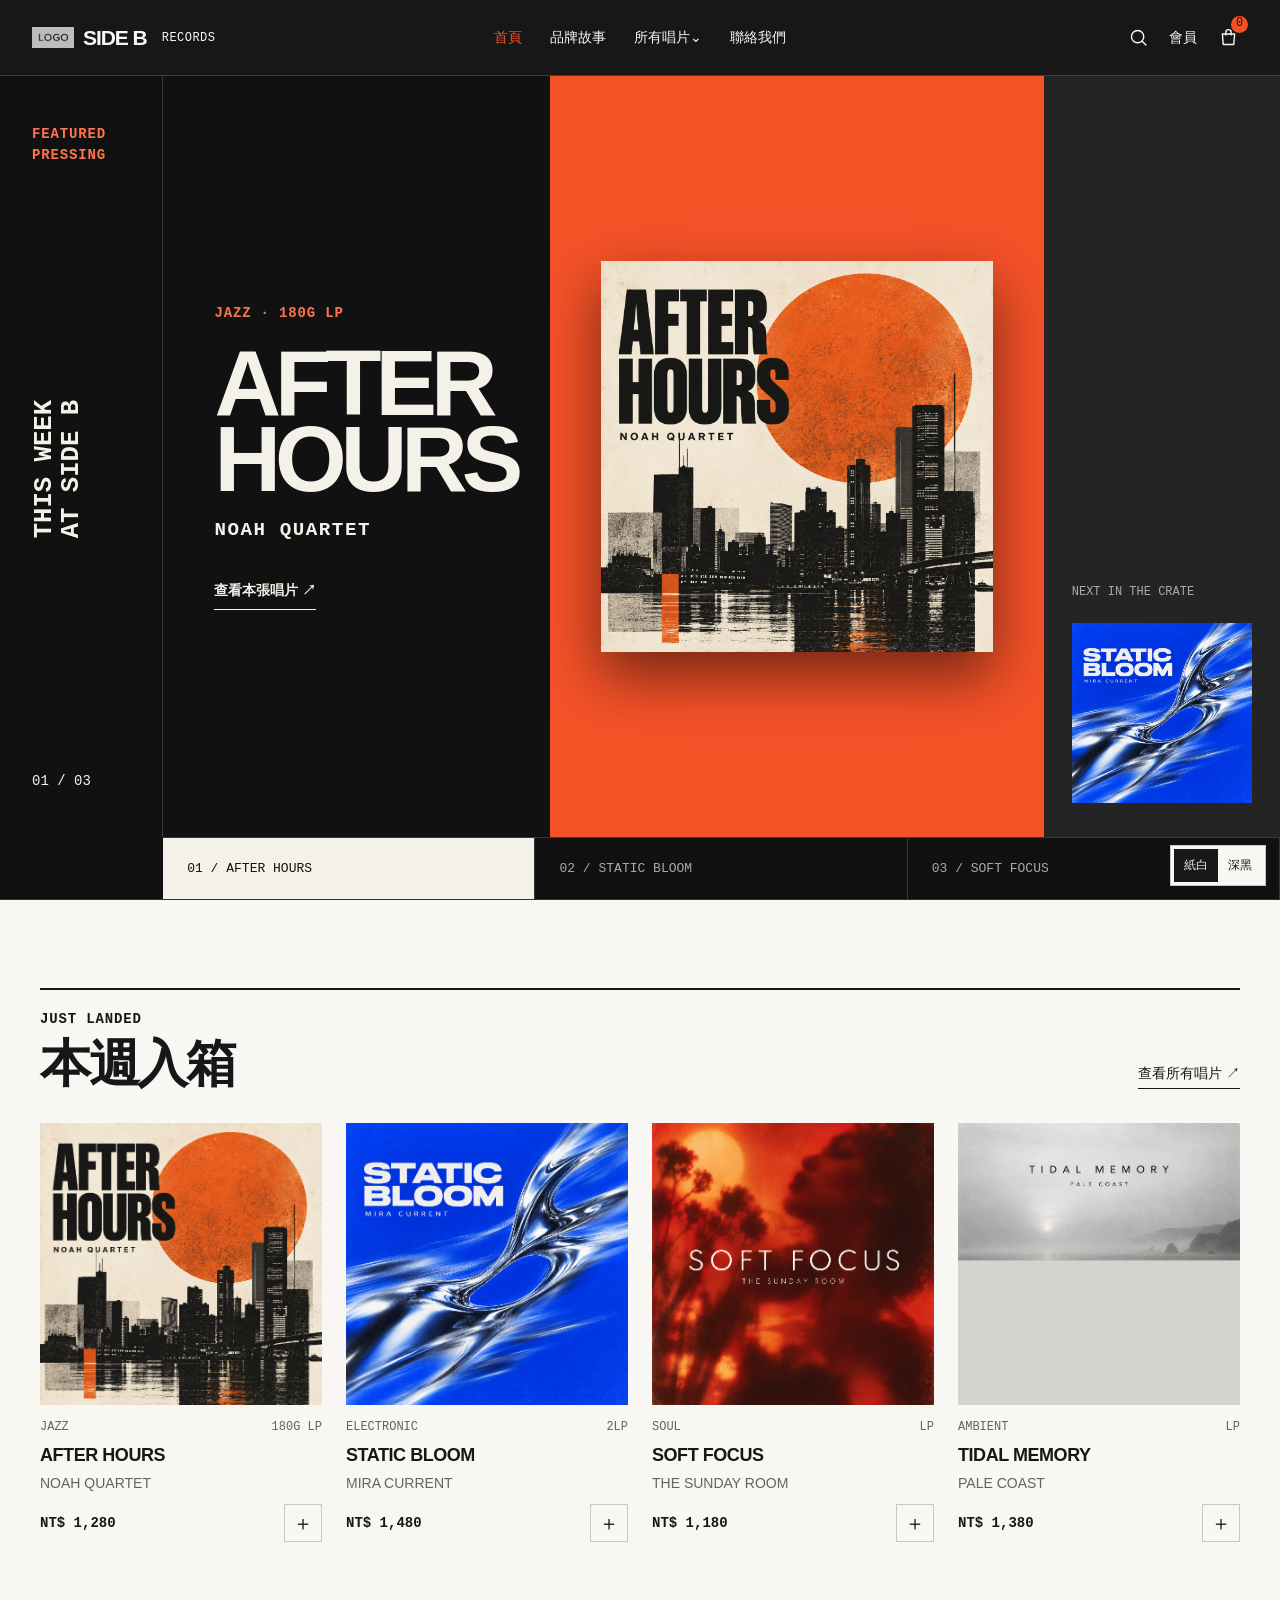
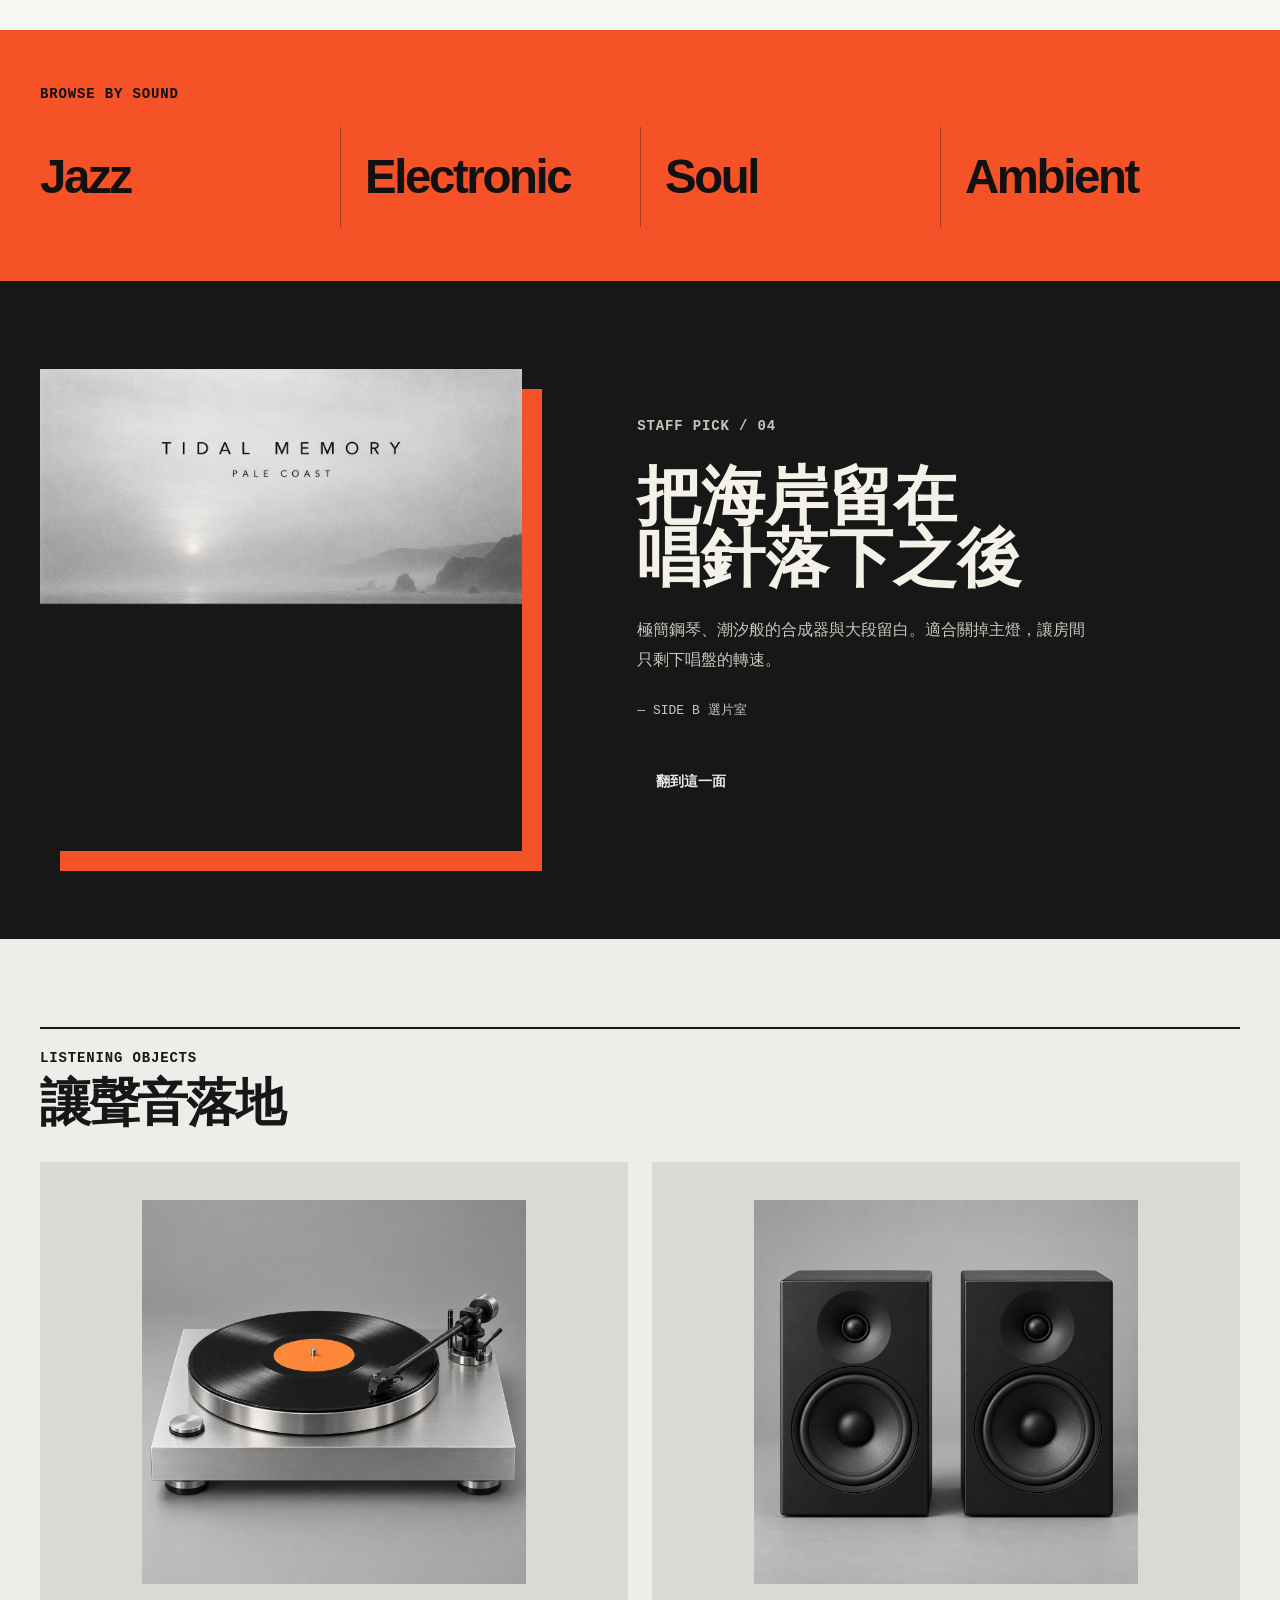
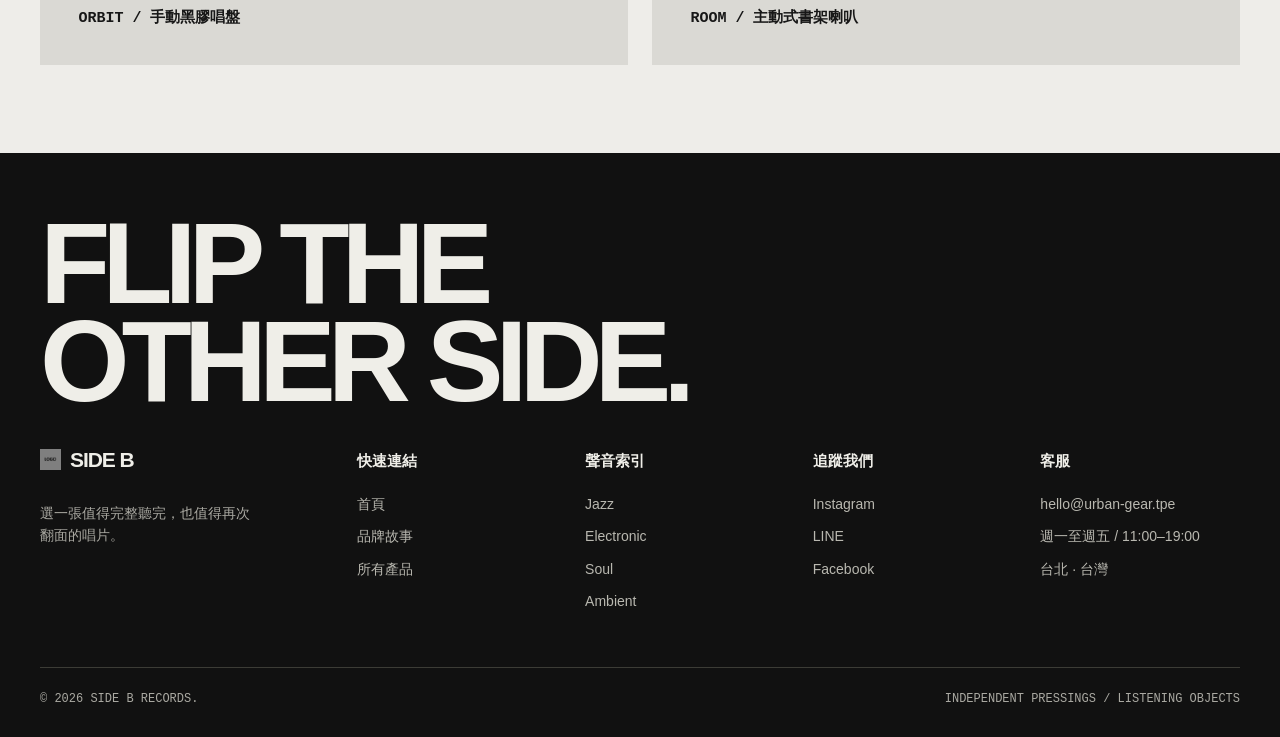
==== index/index.html @ f5e7735c "first commit" ====
<!doctype html>
<html lang="zh-Hant"><head><meta charset="utf-8"><meta name="viewport" content="width=device-width,initial-scale=1"><meta name="description" content="SIDE B RECORDS，獨立黑膠唱片與聆聽器材選品。"><title>SIDE B RECORDS — Play the other side</title><link rel="stylesheet" href="../css/base.css"><link rel="stylesheet" href="../css/index.css"><script defer src="../assets/js/theme-switcher.js"></script><script defer src="../assets/js/core.js"></script></head>
<body data-page="home"><header id="siteHeader"></header><main>
  <section class="record-hero" aria-label="本期選片"><div class="hero-rail"><p class="eyebrow">FEATURED PRESSING</p><p class="hero-side">THIS WEEK<br>AT SIDE B</p><span id="heroCount">01 / 03</span></div><div class="hero-copy"><p class="eyebrow" id="heroGenre">MODERN JAZZ · LP</p><h1 id="heroTitle">AFTER<br>HOURS</h1><p id="heroArtist">NOAH QUARTET</p><a class="text-link" id="heroLink" href="../product-detail/product-detail.html?id=after-hours">查看本張唱片 ↗</a></div><button class="hero-cover" id="heroMain" aria-label="下一張精選唱片"><img id="heroImage" src="../assets/images/after-hours.png" alt="After Hours 專輯封面"></button><div class="hero-next"><p>NEXT IN THE CRATE</p><img id="heroNextImage" src="../assets/images/static-bloom.png" alt="下一張專輯封面"></div><div class="hero-tabs" id="heroTabs" aria-label="切換精選唱片"></div></section>
  <section class="section arrivals"><div class="shell"><div class="section-head"><div><p class="eyebrow">JUST LANDED</p><h2>本週入箱</h2></div><a href="../product/product.html">查看所有唱片 ↗</a></div><div class="product-grid" id="newGrid"></div></div></section>
  <section class="genre-strip"><div class="shell"><p class="eyebrow">BROWSE BY SOUND</p><div class="genre-links"><a href="../product/product.html?genre=Jazz">Jazz</a><a href="../product/product.html?genre=Electronic">Electronic</a><a href="../product/product.html?genre=Soul">Soul</a><a href="../product/product.html?genre=Ambient">Ambient</a></div></div></section>
  <section class="staff-pick section"><div class="shell staff-layout"><div class="staff-image"><img src="../assets/images/tidal-memory.png" alt="Tidal Memory 專輯封面"></div><div class="staff-note"><p class="eyebrow">STAFF PICK / 04</p><h2>把海岸留在<br>唱針落下之後</h2><p>極簡鋼琴、潮汐般的合成器與大段留白。適合關掉主燈，讓房間只剩下唱盤的轉速。</p><p class="staff-sign">— SIDE B 選片室</p><a class="button primary" href="../product-detail/product-detail.html?id=tidal-memory">翻到這一面</a></div></div></section>
  <section class="gear section"><div class="shell"><div class="section-head"><div><p class="eyebrow">LISTENING OBJECTS</p><h2>讓聲音落地</h2></div></div><div class="gear-grid"><a class="gear-card" href="../product-detail/product-detail.html?id=orbit-turntable"><img src="../assets/images/turntable.png" alt="Orbit 唱盤"><span>ORBIT / 手動黑膠唱盤</span></a><a class="gear-card" href="../product-detail/product-detail.html?id=room-speakers"><img src="../assets/images/speakers.png" alt="Room 書架喇叭"><span>ROOM / 主動式書架喇叭</span></a></div></div></section>
</main><footer id="siteFooter"></footer><div id="uiMount"></div></body></html>
---- css/base.css ----
:root{--paper:#eeede9;--surface:#f8f7f3;--ink:#171717;--muted:#64635f;--line:#c8c7c1;--accent:#f55228;--on-accent:#151515;--head:76px;--max:1280px;--mono:Consolas,'Liberation Mono',monospace;--ease:cubic-bezier(.22,.7,.2,1)}
*{box-sizing:border-box}html{scroll-behavior:smooth;scroll-padding-top:90px}body{margin:0;background:var(--paper);color:var(--ink);font:16px/1.6 Arial,'PingFang TC','Microsoft JhengHei',sans-serif}body.no-scroll{overflow:hidden}body[data-theme=night]{--paper:#181818;--surface:#222;--ink:#f0efe9;--muted:#afaea8;--line:#41413d}a{color:inherit;text-decoration:none}button,input{font:inherit;color:inherit}button{cursor:pointer;border:0;background:none}button:disabled{cursor:default;opacity:.35}img{display:block;max-width:100%;height:auto}h1,h2,h3,p,figure,dl,dd{margin:0}ul{margin:0;padding:0;list-style:none}[hidden]{display:none!important}:focus-visible{outline:2px solid var(--accent);outline-offset:4px}.shell{width:min(var(--max),calc(100% - 80px));margin-inline:auto}.section{padding-block:88px}.eyebrow{font:700 14px/1.5 var(--mono);letter-spacing:.06em;text-transform:uppercase}.muted{color:var(--muted)}.section-heading{display:flex;align-items:end;justify-content:space-between;gap:24px;margin-bottom:32px;border-top:2px solid var(--ink);padding-top:20px}.section-heading h2{font-size:clamp(28px,3.5vw,48px);line-height:1.12;letter-spacing:-.045em}.section-heading .eyebrow{margin-bottom:8px;color:var(--muted)}.text-link{border-bottom:1px solid;padding-bottom:3px;font-size:14px;white-space:nowrap}.button{display:inline-flex;align-items:center;justify-content:space-between;gap:30px;min-height:48px;padding:12px 18px;border:1px solid var(--ink);font-weight:700;font-size:14px}.button.primary{background:var(--ink);color:var(--paper)}.button:hover{background:var(--accent);border-color:var(--accent);color:#141414}
.site-header{height:var(--head);position:sticky;top:0;z-index:5000;background:#171717;color:#f8f7f3;display:grid;grid-template-columns:1fr auto 1fr;align-items:center;padding-inline:32px;border-bottom:1px solid #3f3f3a}.brand{display:inline-flex;align-items:center;gap:9px;width:max-content;white-space:nowrap}.brand img{height:21px;width:auto;object-fit:contain}.brand-name{font-size:21px;line-height:1;font-weight:900;letter-spacing:-.05em}.brand-sub{font:12px var(--mono);margin-left:6px;letter-spacing:.04em}.desktop-nav{display:flex;align-items:center;gap:28px;font-size:14px}.desktop-nav>a[aria-current]{color:var(--accent)}.nav-group,.member-menu{position:relative}.nav-group>button{padding:24px 0}.dropdown{position:absolute;top:100%;left:0;min-width:170px;background:var(--surface);color:var(--ink);border:1px solid var(--line);padding:7px;box-shadow:0 12px 32px #0002;z-index:20}.dropdown a,.dropdown button{display:block;text-align:left;padding:10px 12px;width:100%;font-size:14px}.dropdown a:hover,.dropdown button:hover{background:var(--accent);color:#171717}.header-actions{display:flex;align-items:center;justify-self:end;gap:4px}.icon-button{display:grid;place-items:center;position:relative;width:40px;height:44px;padding:8px}.icon-button svg{width:21px;height:21px;fill:none;stroke:currentColor;stroke-width:1.6;stroke-linecap:round;stroke-linejoin:round}.bag-count{position:absolute;right:0;top:0;font:12px var(--mono);background:var(--accent);color:#171717;border-radius:50%;min-width:17px;height:17px;text-align:center}.member-trigger{font-size:14px;height:44px;padding:0 7px}.member-menu .dropdown{left:auto;right:0}.mobile-toggle{display:none}
.product-grid{display:grid;grid-template-columns:repeat(4,minmax(0,1fr));gap:24px}.product-card{min-width:0}.card-image{display:block;aspect-ratio:1;background:#d4d3ce;overflow:hidden}.card-image img{height:100%;width:100%;object-fit:cover;transition:transform .45s var(--ease)}.product-card:hover .card-image img{transform:scale(1.025)}.card-meta{display:flex;justify-content:space-between;gap:6px;margin-top:14px;font:12px/1.4 var(--mono);color:var(--muted);text-transform:uppercase}.card-title{display:block;margin-top:8px}.card-title h3{font-size:18px;line-height:1.25;overflow-wrap:anywhere;letter-spacing:-.025em}.card-artist{font-size:14px;margin-top:5px;color:var(--muted)}.card-bottom{display:flex;justify-content:space-between;gap:12px;align-items:center;margin-top:10px}.price{font:700 14px var(--mono)}.card-add{border:1px solid var(--line);width:38px;height:38px;font-size:20px}.card-add:hover{background:var(--accent);color:#171717;border-color:var(--accent)}
.site-footer{background:#111;color:#efeee8;padding:62px 0 28px}.footer-grid{display:grid;grid-template-columns:1.45fr repeat(4,minmax(0,1fr));gap:28px}.footer-brand img{width:21px;height:21px}.footer-brand>p{font-size:14px;color:#aaa9a2;margin-top:24px;max-width:220px}.footer-column{display:flex;align-items:flex-start;flex-direction:column;gap:10px;min-width:0;font-size:14px}.footer-column h3{font-size:15px;margin-bottom:10px}.footer-column p,.footer-column a,.footer-column span{color:#b9b8b0;overflow-wrap:anywhere}.footer-column a:hover{color:var(--accent)}.footer-bottom{display:flex;justify-content:space-between;gap:24px;border-top:1px solid #3c3c36;padding-top:22px;margin-top:54px;color:#aaa9a2;font:12px/1.6 var(--mono)}.footer-statement{margin-bottom:38px;font-size:clamp(42px,9vw,128px);line-height:.85;font-weight:900;letter-spacing:-.07em;color:#efeee8}
.overlay{position:fixed;inset:0;z-index:90000;display:flex;justify-content:flex-end;background:#0009;opacity:1;visibility:visible;transition:opacity .35s,visibility 0s}.overlay[hidden]{display:flex!important;opacity:0;visibility:hidden;pointer-events:none;transition:opacity .35s,visibility 0s .4s}.panel{width:min(490px,100%);height:100%;overflow-y:auto;overscroll-behavior:contain;background:var(--paper);padding:28px;transform:translateX(0);transition:transform .4s var(--ease)}.overlay[hidden] .panel{transform:translateX(100%)}.drawer-overlay{justify-content:flex-start}.drawer-overlay[hidden] .panel{transform:translateX(-100%)}.panel-heading{display:flex;align-items:center;justify-content:space-between;gap:14px;margin-bottom:28px;padding-bottom:18px;border-bottom:1px solid var(--line)}.panel-heading h2{font-size:25px}.panel-close{width:44px;height:44px;flex-shrink:0;border:1px solid var(--line);font-size:27px}.drawer-nav>a,.drawer-nav summary{display:block;padding:16px 0;border-bottom:1px solid var(--line);font-size:17px}.drawer-nav details a{display:block;padding:12px 18px;font-size:15px}.search-input{width:100%;background:transparent;border:0;border-bottom:2px solid var(--ink);padding:12px 0;margin:12px 0 26px;font-size:18px}.mini-product{display:grid;grid-template-columns:70px minmax(0,1fr);gap:14px;border-bottom:1px solid var(--line);padding:16px 0}.mini-product img{width:70px;height:70px;object-fit:cover}.mini-copy h3{font-size:16px;line-height:1.3}.mini-copy p{font-size:14px;color:var(--muted)}.mini-actions{display:flex;align-items:center;gap:12px;margin-top:12px}.mini-actions button{min-width:32px;height:34px;border:1px solid var(--line)}.mini-actions .remove{border:0;margin-left:auto;font-size:14px;text-decoration:underline}.bag-total{display:flex;justify-content:space-between;padding-block:24px}.bag-note,.empty{font-size:14px;color:var(--muted)}.empty{padding:24px 0}.theme-switcher{position:fixed;bottom:14px;right:14px;z-index:7000;background:var(--surface);padding:3px;border:1px solid var(--line);display:flex;box-shadow:0 4px 15px #0001}.theme-switcher button{font:12px var(--mono);padding:8px 10px}.theme-switcher button[aria-pressed=true]{background:var(--ink);color:var(--paper)}.toast{position:fixed;left:50%;bottom:70px;transform:translate(-50%,20px);opacity:0;pointer-events:none;z-index:120000;background:var(--ink);color:var(--paper);padding:12px 20px;font-size:14px;max-width:90vw;transition:.2s}.toast.visible{opacity:1;transform:translate(-50%,0)}
@media(max-width:1100px){.site-header{grid-template-columns:1fr auto}.desktop-nav{display:none}.mobile-toggle{display:grid}.brand-sub{display:none}.footer-grid{grid-template-columns:repeat(2,minmax(0,1fr))}.footer-brand{grid-column:1/-1}.product-grid{grid-template-columns:repeat(3,minmax(0,1fr))}.shell{width:calc(100% - 48px)}}
@media(max-width:800px){:root{--head:66px}.product-grid{grid-template-columns:repeat(2,minmax(0,1fr))}.section{padding-block:60px}}
@media(max-width:600px){.shell{width:calc(100% - 32px)}.site-header{padding-inline:12px}.brand img{height:18px}.brand-name{font-size:18px}.header-actions{gap:0}.icon-button{width:34px}.member-trigger{font-size:14px;padding-inline:5px}.section-heading{align-items:start;gap:12px}.section-heading h2{font-size:30px}.section-heading .text-link{font-size:14px;margin-top:8px}.product-grid{gap:25px 14px}.card-title h3{font-size:16px}.card-meta{font-size:12px;flex-wrap:wrap}.card-artist{font-size:14px;min-height:22px}.footer-grid{gap:34px 20px}.footer-column:nth-child(2){order:1}.footer-column:nth-child(4){order:2}.footer-column:nth-child(3){order:3}.footer-column:nth-child(5){order:4}.footer-bottom{display:block}.footer-bottom span{display:block;margin-top:8px}.site-footer{padding-bottom:70px}.panel{padding:22px}.theme-switcher{right:8px;bottom:8px}.footer-statement{font-size:17vw}}
@media(prefers-reduced-motion:reduce){*,*::before,*::after{scroll-behavior:auto!important;transition-duration:.01ms!important;transition-delay:0s!important;animation:none!important}}
.section-head{display:flex;align-items:flex-end;justify-content:space-between;gap:24px;margin-bottom:34px;border-top:2px solid var(--ink);padding-top:19px}.section-head h2{font-size:clamp(32px,4vw,54px);line-height:1;letter-spacing:-.045em;margin-top:8px}.section-head>a{font-size:14px;border-bottom:1px solid;padding-bottom:4px}.drawer-nav>button{display:block;width:100%;text-align:left;padding:16px 0;border-bottom:1px solid var(--line);font-size:17px}
---- css/index.css ----
.record-hero{min-height:calc(100vh - var(--head));display:grid;grid-template-columns:minmax(110px,.38fr) minmax(280px,.9fr) minmax(360px,1.15fr) minmax(170px,.55fr);grid-template-rows:1fr auto;background:#111;color:#f4f1e9;border-bottom:1px solid #333;overflow:hidden}
.hero-rail{padding:48px 32px;border-right:1px solid #393939;display:flex;flex-direction:column}.hero-rail .eyebrow{color:#ff744e}.hero-side{font:700 clamp(20px,2vw,31px)/1.05 var(--mono);writing-mode:vertical-rl;margin:auto 0;transform:rotate(180deg)}#heroCount{font:14px var(--mono)}
.hero-copy{padding:clamp(44px,7vh,84px) clamp(28px,4vw,68px);align-self:center;min-width:0}.hero-copy .eyebrow{color:#ff744e}.hero-copy h1{font-size:clamp(50px,7.2vw,116px);line-height:.82;letter-spacing:-.065em;margin:22px 0}.hero-copy>p:not(.eyebrow){font:700 clamp(16px,1.5vw,22px) var(--mono);letter-spacing:.08em}.hero-copy .text-link{display:inline-block;margin-top:38px;border-bottom:1px solid currentColor;padding-bottom:7px;font-weight:700}
.hero-cover{border:0;background:var(--accent);padding:clamp(22px,4vw,64px);display:grid;place-items:center;cursor:pointer}.hero-cover img{width:min(100%,620px);aspect-ratio:1;object-fit:cover;box-shadow:0 24px 55px #0008;transition:opacity .25s,transform .4s}.hero-cover:hover img{transform:rotate(-1deg) scale(1.012)}
.hero-next{background:#242424;padding:34px 28px;display:flex;flex-direction:column;justify-content:flex-end;gap:24px}.hero-next p{font:12px var(--mono);color:#aaa}.hero-next img{width:100%;aspect-ratio:1;object-fit:cover}
.hero-tabs{grid-column:2/-1;display:grid;grid-template-columns:repeat(3,1fr);background:#111}.hero-tabs button{min-height:62px;color:#aaa;border:0;border-top:1px solid #393939;border-right:1px solid #393939;background:transparent;text-align:left;padding:0 24px;font:13px var(--mono);cursor:pointer}.hero-tabs button.active{background:#f4f1e9;color:#111}.arrivals{background:var(--surface)}
.genre-strip{background:var(--accent);color:#111;padding:54px 0}.genre-links{display:grid;grid-template-columns:repeat(4,1fr);margin-top:22px}.genre-links a{font-size:clamp(25px,3.7vw,58px);font-weight:900;letter-spacing:-.05em;border-left:1px solid #1115;padding:12px 24px}.genre-links a:first-child{border-left:0;padding-left:0}.genre-links a:hover{text-decoration:underline;text-underline-offset:8px}
.staff-pick{background:#171717;color:#f4f1e9}.staff-layout{display:grid;grid-template-columns:minmax(280px,.8fr) 1fr;gap:clamp(50px,9vw,140px);align-items:center}.staff-image img{width:100%;box-shadow:20px 20px 0 var(--accent)}.staff-note{max-width:620px}.staff-note h2{font-size:clamp(36px,5vw,76px);line-height:.98;margin:25px 0}.staff-note>p{color:#c8c5bc;line-height:1.85;max-width:52ch}.staff-sign{font-family:var(--mono);font-size:13px;margin:25px 0 34px}
.gear{background:var(--paper)}.gear-grid{display:grid;grid-template-columns:1fr 1fr;gap:24px}.gear-card{background:#dad9d4;padding:clamp(22px,3vw,50px);font:700 15px var(--mono)}.gear-card img{aspect-ratio:4/3;object-fit:contain;width:100%;margin-bottom:24px;transition:transform .35s}.gear-card:hover img{transform:translateY(-5px)}
@media(max-width:1000px){.record-hero{grid-template-columns:90px 1fr 1fr;min-height:auto}.hero-next{display:none}.hero-tabs{grid-column:2/-1}.hero-copy{padding:70px 38px}.hero-cover{padding:38px}}
@media(max-width:700px){.record-hero{display:grid;grid-template-columns:1fr;grid-template-rows:auto}.hero-rail{display:none}.hero-copy{padding:42px 24px 34px;order:1}.hero-copy h1{font-size:56px}.hero-copy .text-link{margin-top:24px}.hero-cover{order:2;padding:24px}.hero-tabs{order:3;grid-column:1}.hero-tabs button{padding:0 12px;font-size:11px;min-height:54px}.genre-links{grid-template-columns:1fr 1fr}.genre-links a{border:0;border-top:1px solid #1115;padding:18px 0}.staff-layout{grid-template-columns:1fr}.staff-image{max-width:430px}.gear-grid{grid-template-columns:1fr}}
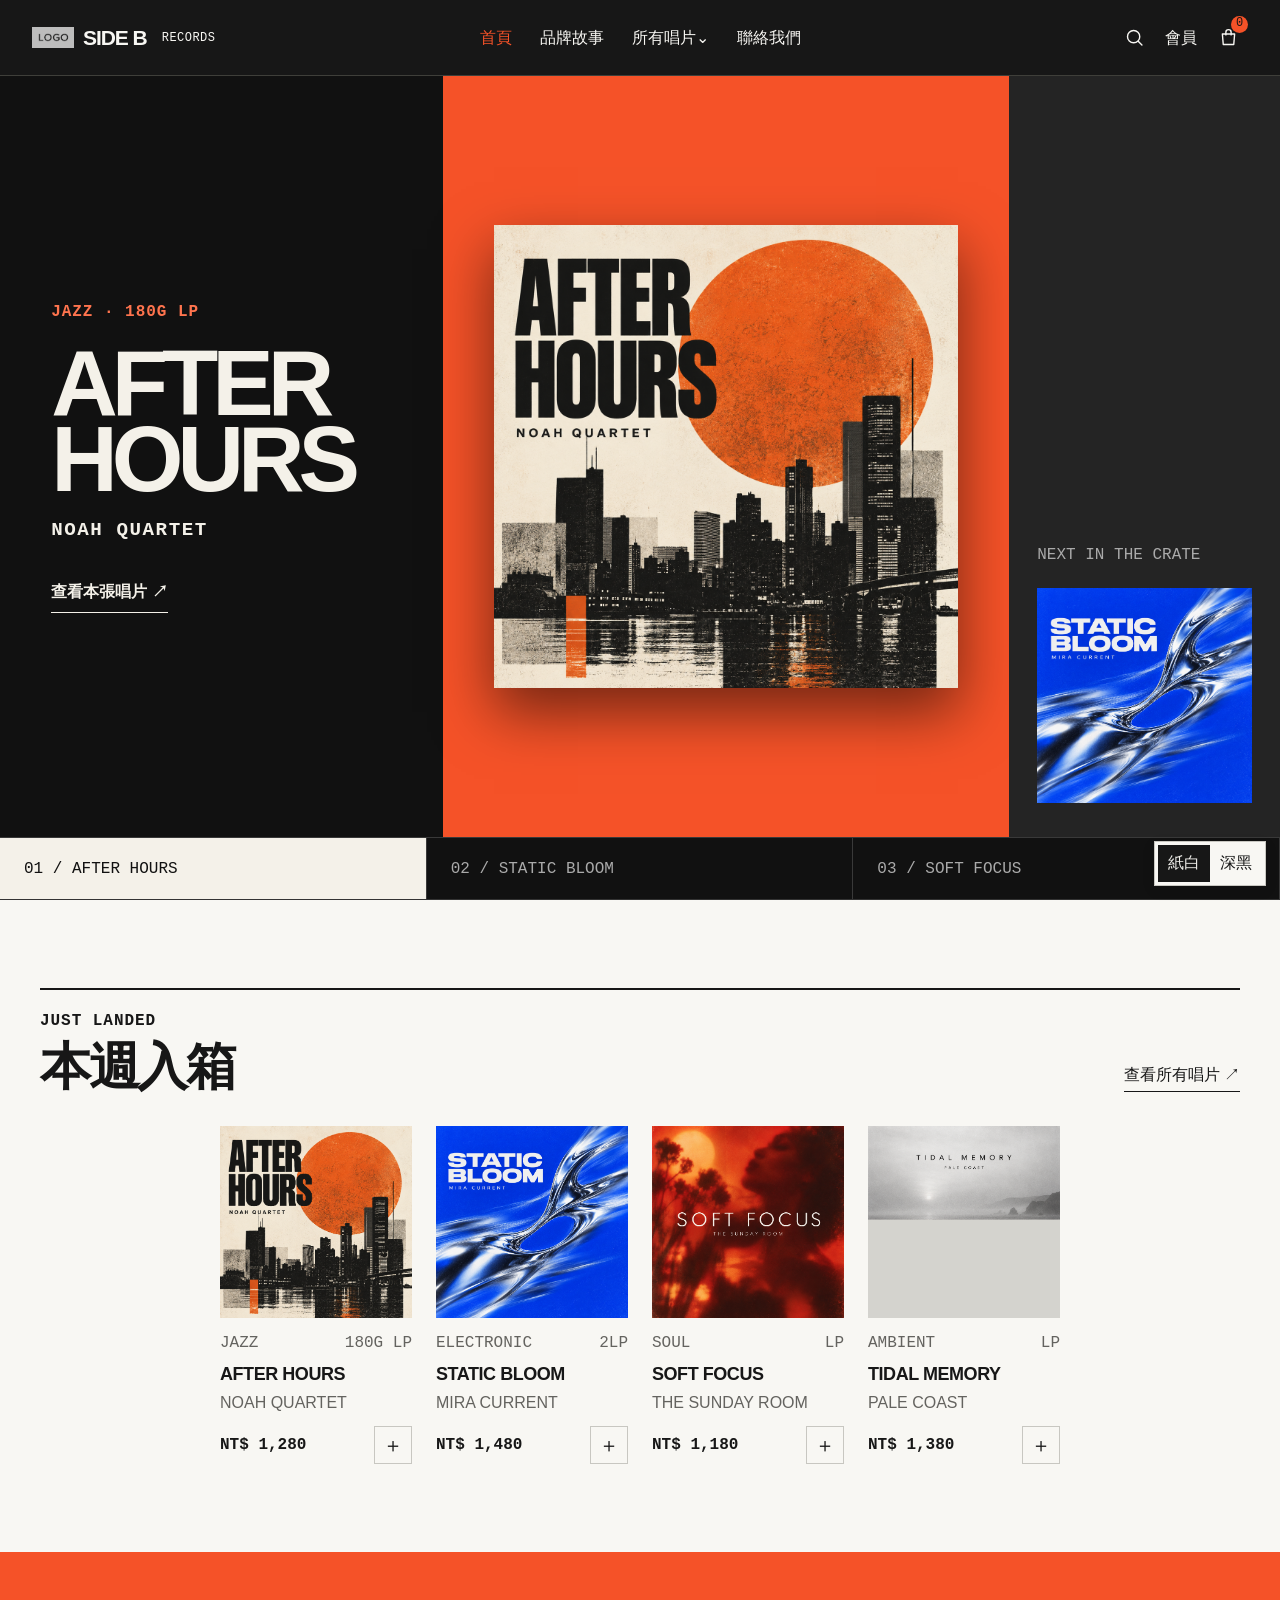
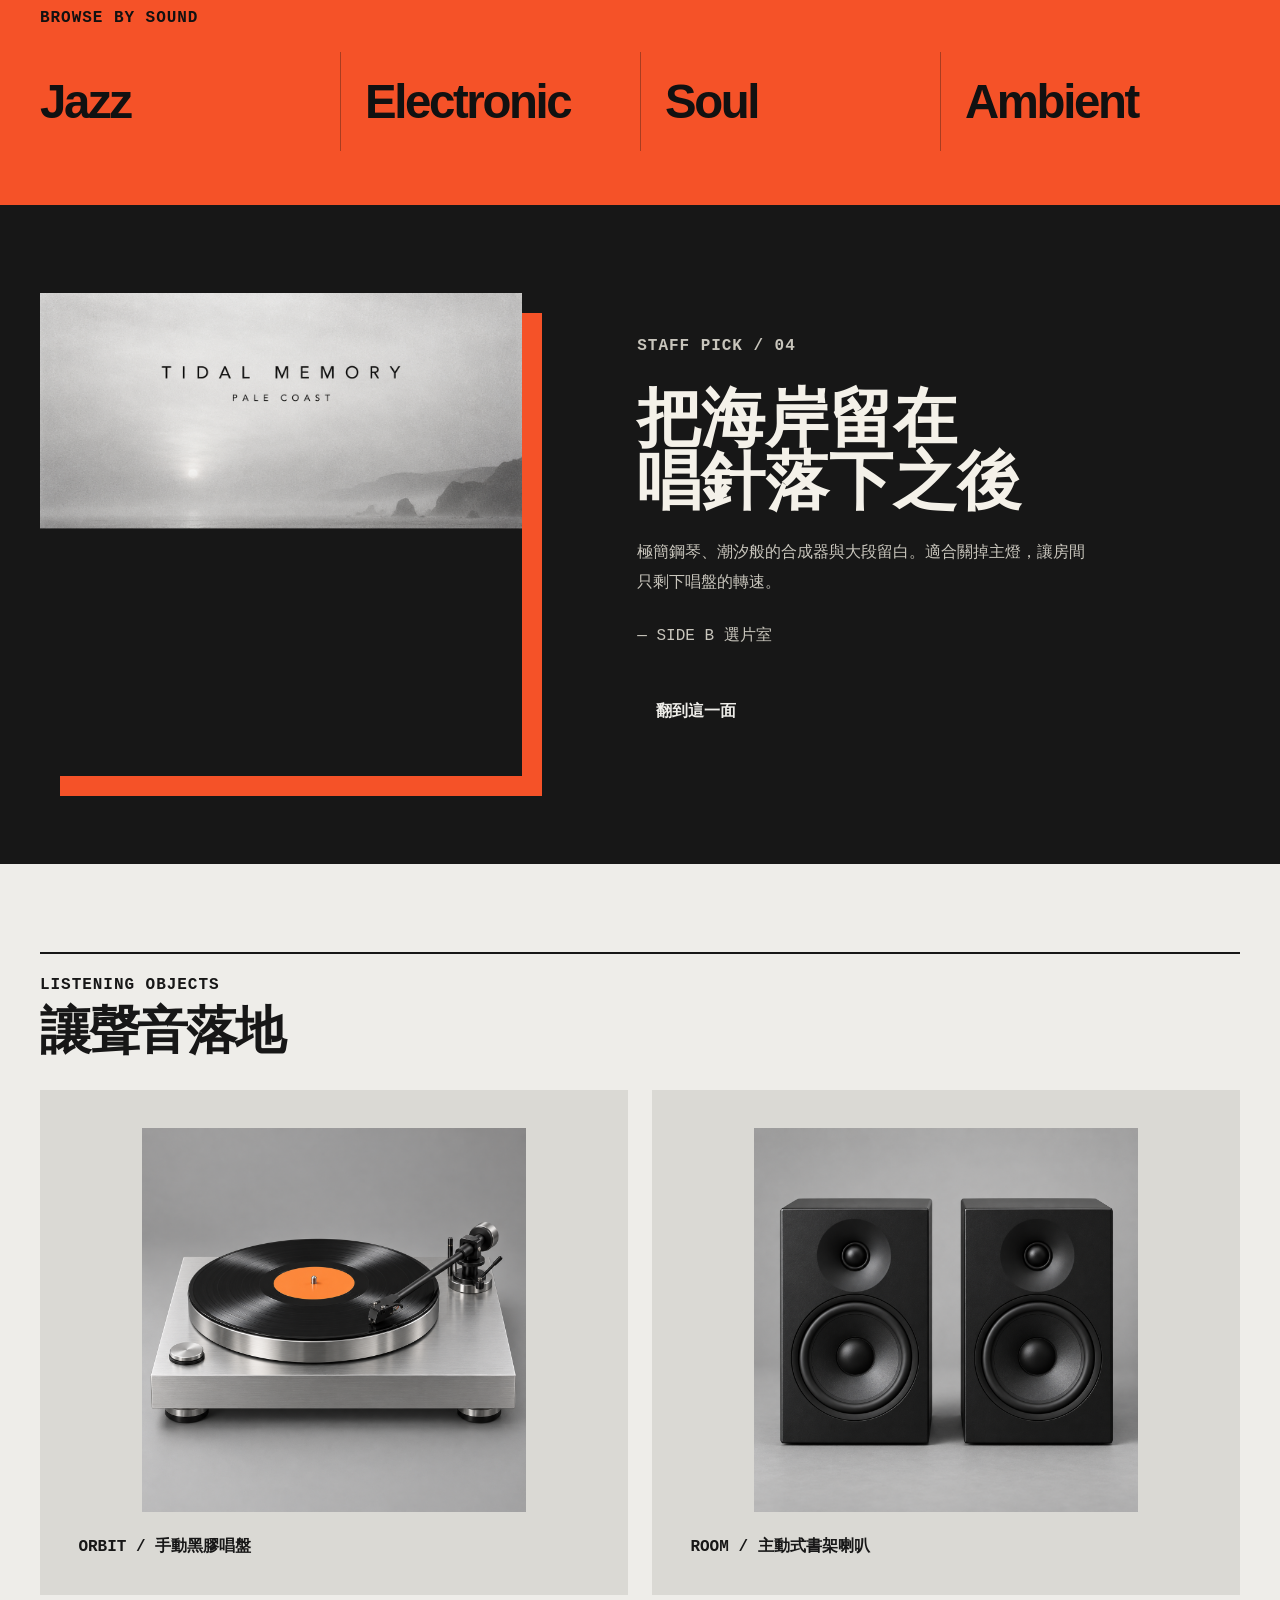
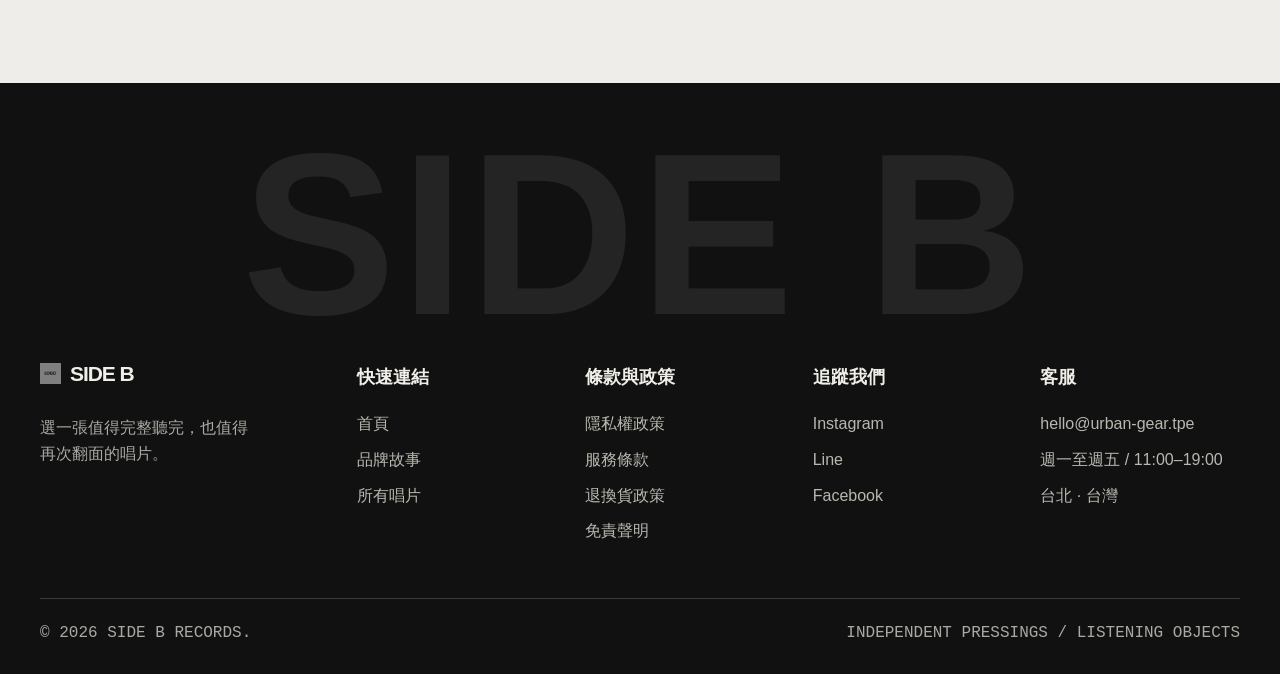
==== commit a19e1e52: "first commit" ====
--- a/index/index.html
+++ b/index/index.html
@@ -1,7 +1,7 @@
 <!doctype html>
 <html lang="zh-Hant"><head><meta charset="utf-8"><meta name="viewport" content="width=device-width,initial-scale=1"><meta name="description" content="SIDE B RECORDS，獨立黑膠唱片與聆聽器材選品。"><title>SIDE B RECORDS — Play the other side</title><link rel="stylesheet" href="../css/base.css"><link rel="stylesheet" href="../css/index.css"><script defer src="../assets/js/theme-switcher.js"></script><script defer src="../assets/js/core.js"></script></head>
 <body data-page="home"><header id="siteHeader"></header><main>
-  <section class="record-hero" aria-label="本期選片"><div class="hero-rail"><p class="eyebrow">FEATURED PRESSING</p><p class="hero-side">THIS WEEK<br>AT SIDE B</p><span id="heroCount">01 / 03</span></div><div class="hero-copy"><p class="eyebrow" id="heroGenre">MODERN JAZZ · LP</p><h1 id="heroTitle">AFTER<br>HOURS</h1><p id="heroArtist">NOAH QUARTET</p><a class="text-link" id="heroLink" href="../product-detail/product-detail.html?id=after-hours">查看本張唱片 ↗</a></div><button class="hero-cover" id="heroMain" aria-label="下一張精選唱片"><img id="heroImage" src="../assets/images/after-hours.png" alt="After Hours 專輯封面"></button><div class="hero-next"><p>NEXT IN THE CRATE</p><img id="heroNextImage" src="../assets/images/static-bloom.png" alt="下一張專輯封面"></div><div class="hero-tabs" id="heroTabs" aria-label="切換精選唱片"></div></section>
+  <section class="record-hero" aria-label="本期選片"><div class="hero-copy"><p class="eyebrow" id="heroGenre">MODERN JAZZ · LP</p><h1 id="heroTitle">AFTER<br>HOURS</h1><p id="heroArtist">NOAH QUARTET</p><a class="text-link" id="heroLink" href="../product-detail/product-detail.html?id=after-hours">查看本張唱片 ↗</a></div><button class="hero-cover" id="heroMain" aria-label="下一張精選唱片"><img id="heroImage" src="../assets/images/after-hours.png" alt="After Hours 專輯封面"></button><div class="hero-next"><p>NEXT IN THE CRATE</p><img id="heroNextImage" src="../assets/images/static-bloom.png" alt="下一張專輯封面"></div><div class="hero-tabs" id="heroTabs" aria-label="切換精選唱片"></div></section>
   <section class="section arrivals"><div class="shell"><div class="section-head"><div><p class="eyebrow">JUST LANDED</p><h2>本週入箱</h2></div><a href="../product/product.html">查看所有唱片 ↗</a></div><div class="product-grid" id="newGrid"></div></div></section>
   <section class="genre-strip"><div class="shell"><p class="eyebrow">BROWSE BY SOUND</p><div class="genre-links"><a href="../product/product.html?genre=Jazz">Jazz</a><a href="../product/product.html?genre=Electronic">Electronic</a><a href="../product/product.html?genre=Soul">Soul</a><a href="../product/product.html?genre=Ambient">Ambient</a></div></div></section>
   <section class="staff-pick section"><div class="shell staff-layout"><div class="staff-image"><img src="../assets/images/tidal-memory.png" alt="Tidal Memory 專輯封面"></div><div class="staff-note"><p class="eyebrow">STAFF PICK / 04</p><h2>把海岸留在<br>唱針落下之後</h2><p>極簡鋼琴、潮汐般的合成器與大段留白。適合關掉主燈，讓房間只剩下唱盤的轉速。</p><p class="staff-sign">— SIDE B 選片室</p><a class="button primary" href="../product-detail/product-detail.html?id=tidal-memory">翻到這一面</a></div></div></section>
--- a/css/base.css
+++ b/css/base.css
@@ -9,3 +9,18 @@
 @media(max-width:600px){.shell{width:calc(100% - 32px)}.site-header{padding-inline:12px}.brand img{height:18px}.brand-name{font-size:18px}.header-actions{gap:0}.icon-button{width:34px}.member-trigger{font-size:14px;padding-inline:5px}.section-heading{align-items:start;gap:12px}.section-heading h2{font-size:30px}.section-heading .text-link{font-size:14px;margin-top:8px}.product-grid{gap:25px 14px}.card-title h3{font-size:16px}.card-meta{font-size:12px;flex-wrap:wrap}.card-artist{font-size:14px;min-height:22px}.footer-grid{gap:34px 20px}.footer-column:nth-child(2){order:1}.footer-column:nth-child(4){order:2}.footer-column:nth-child(3){order:3}.footer-column:nth-child(5){order:4}.footer-bottom{display:block}.footer-bottom span{display:block;margin-top:8px}.site-footer{padding-bottom:70px}.panel{padding:22px}.theme-switcher{right:8px;bottom:8px}.footer-statement{font-size:17vw}}
 @media(prefers-reduced-motion:reduce){*,*::before,*::after{scroll-behavior:auto!important;transition-duration:.01ms!important;transition-delay:0s!important;animation:none!important}}
 .section-head{display:flex;align-items:flex-end;justify-content:space-between;gap:24px;margin-bottom:34px;border-top:2px solid var(--ink);padding-top:19px}.section-head h2{font-size:clamp(32px,4vw,54px);line-height:1;letter-spacing:-.045em;margin-top:8px}.section-head>a{font-size:14px;border-bottom:1px solid;padding-bottom:4px}.drawer-nav>button{display:block;width:100%;text-align:left;padding:16px 0;border-bottom:1px solid var(--line);font-size:17px}
+
+/* 套版字級規格：資訊文字至少 16px，小標題 16–18px；更換內容時請勿用縮字解決溢出。 */
+.eyebrow,.text-link,.button,.desktop-nav,.dropdown a,.dropdown button,.member-trigger,.section-head>a{font-size:16px}
+.card-meta,.card-artist,.price{font-size:16px}
+.footer-brand>p,.footer-column,.footer-column a,.footer-column button,.footer-column span,.footer-column p,.footer-bottom{font-size:16px}
+.footer-column h3{font-size:18px}
+.footer-column button{padding:0;color:#b9b8b0;text-align:left}
+.footer-column button:hover{color:var(--accent)}
+.footer-statement{color:rgba(239,238,232,.09);font-size:clamp(92px,18vw,250px);line-height:.78;letter-spacing:.02em;text-align:center;white-space:nowrap;overflow:hidden}
+.policy-copy{color:var(--muted);font-size:16px;line-height:1.9}
+.drawer-nav details a,.theme-switcher button,.toast{font-size:16px}
+
+/* 小螢幕桌機沿用前版的緊湊商品呈現。 */
+@media(min-width:601px){.product-grid{width:70%;margin-inline:auto}.rec-viewport{width:70%;margin-inline:auto}}
+@media(max-width:600px){body{font-size:16px}.product-grid,.rec-viewport{width:100%}.member-trigger,.section-heading .text-link,.card-meta,.card-artist,.footer-bottom,.theme-switcher button{font-size:16px}.footer-statement{font-size:27vw;margin-bottom:42px}}
--- a/css/index.css
+++ b/css/index.css
@@ -1,11 +1,14 @@
-.record-hero{min-height:calc(100vh - var(--head));display:grid;grid-template-columns:minmax(110px,.38fr) minmax(280px,.9fr) minmax(360px,1.15fr) minmax(170px,.55fr);grid-template-rows:1fr auto;background:#111;color:#f4f1e9;border-bottom:1px solid #333;overflow:hidden}
-.hero-rail{padding:48px 32px;border-right:1px solid #393939;display:flex;flex-direction:column}.hero-rail .eyebrow{color:#ff744e}.hero-side{font:700 clamp(20px,2vw,31px)/1.05 var(--mono);writing-mode:vertical-rl;margin:auto 0;transform:rotate(180deg)}#heroCount{font:14px var(--mono)}
+.record-hero{min-height:calc(100vh - var(--head));display:grid;grid-template-columns:minmax(280px,.9fr) minmax(360px,1.15fr) minmax(170px,.55fr);grid-template-rows:1fr auto;background:#111;color:#f4f1e9;border-bottom:1px solid #333;overflow:hidden}
 .hero-copy{padding:clamp(44px,7vh,84px) clamp(28px,4vw,68px);align-self:center;min-width:0}.hero-copy .eyebrow{color:#ff744e}.hero-copy h1{font-size:clamp(50px,7.2vw,116px);line-height:.82;letter-spacing:-.065em;margin:22px 0}.hero-copy>p:not(.eyebrow){font:700 clamp(16px,1.5vw,22px) var(--mono);letter-spacing:.08em}.hero-copy .text-link{display:inline-block;margin-top:38px;border-bottom:1px solid currentColor;padding-bottom:7px;font-weight:700}
 .hero-cover{border:0;background:var(--accent);padding:clamp(22px,4vw,64px);display:grid;place-items:center;cursor:pointer}.hero-cover img{width:min(100%,620px);aspect-ratio:1;object-fit:cover;box-shadow:0 24px 55px #0008;transition:opacity .25s,transform .4s}.hero-cover:hover img{transform:rotate(-1deg) scale(1.012)}
 .hero-next{background:#242424;padding:34px 28px;display:flex;flex-direction:column;justify-content:flex-end;gap:24px}.hero-next p{font:12px var(--mono);color:#aaa}.hero-next img{width:100%;aspect-ratio:1;object-fit:cover}
-.hero-tabs{grid-column:2/-1;display:grid;grid-template-columns:repeat(3,1fr);background:#111}.hero-tabs button{min-height:62px;color:#aaa;border:0;border-top:1px solid #393939;border-right:1px solid #393939;background:transparent;text-align:left;padding:0 24px;font:13px var(--mono);cursor:pointer}.hero-tabs button.active{background:#f4f1e9;color:#111}.arrivals{background:var(--surface)}
+.hero-tabs{grid-column:1/-1;display:grid;grid-template-columns:repeat(3,1fr);background:#111}.hero-tabs button{min-height:62px;color:#aaa;border:0;border-top:1px solid #393939;border-right:1px solid #393939;background:transparent;text-align:left;padding:0 24px;font:13px var(--mono);cursor:pointer}.hero-tabs button.active{background:#f4f1e9;color:#111}.arrivals{background:var(--surface)}
 .genre-strip{background:var(--accent);color:#111;padding:54px 0}.genre-links{display:grid;grid-template-columns:repeat(4,1fr);margin-top:22px}.genre-links a{font-size:clamp(25px,3.7vw,58px);font-weight:900;letter-spacing:-.05em;border-left:1px solid #1115;padding:12px 24px}.genre-links a:first-child{border-left:0;padding-left:0}.genre-links a:hover{text-decoration:underline;text-underline-offset:8px}
 .staff-pick{background:#171717;color:#f4f1e9}.staff-layout{display:grid;grid-template-columns:minmax(280px,.8fr) 1fr;gap:clamp(50px,9vw,140px);align-items:center}.staff-image img{width:100%;box-shadow:20px 20px 0 var(--accent)}.staff-note{max-width:620px}.staff-note h2{font-size:clamp(36px,5vw,76px);line-height:.98;margin:25px 0}.staff-note>p{color:#c8c5bc;line-height:1.85;max-width:52ch}.staff-sign{font-family:var(--mono);font-size:13px;margin:25px 0 34px}
 .gear{background:var(--paper)}.gear-grid{display:grid;grid-template-columns:1fr 1fr;gap:24px}.gear-card{background:#dad9d4;padding:clamp(22px,3vw,50px);font:700 15px var(--mono)}.gear-card img{aspect-ratio:4/3;object-fit:contain;width:100%;margin-bottom:24px;transition:transform .35s}.gear-card:hover img{transform:translateY(-5px)}
-@media(max-width:1000px){.record-hero{grid-template-columns:90px 1fr 1fr;min-height:auto}.hero-next{display:none}.hero-tabs{grid-column:2/-1}.hero-copy{padding:70px 38px}.hero-cover{padding:38px}}
+@media(max-width:1000px){.record-hero{grid-template-columns:1fr 1fr;min-height:auto}.hero-next{display:none}.hero-tabs{grid-column:1/-1}.hero-copy{padding:70px 38px}.hero-cover{padding:38px}}
 @media(max-width:700px){.record-hero{display:grid;grid-template-columns:1fr;grid-template-rows:auto}.hero-rail{display:none}.hero-copy{padding:42px 24px 34px;order:1}.hero-copy h1{font-size:56px}.hero-copy .text-link{margin-top:24px}.hero-cover{order:2;padding:24px}.hero-tabs{order:3;grid-column:1}.hero-tabs button{padding:0 12px;font-size:11px;min-height:54px}.genre-links{grid-template-columns:1fr 1fr}.genre-links a{border:0;border-top:1px solid #1115;padding:18px 0}.staff-layout{grid-template-columns:1fr}.staff-image{max-width:430px}.gear-grid{grid-template-columns:1fr}}
+
+/* 套版字級：首頁資訊文字與小標至少 16px。 */
+.hero-next p,.hero-tabs button,.staff-sign,.gear-card{font-size:16px}
+@media(max-width:700px){.hero-tabs button{font-size:16px}}
